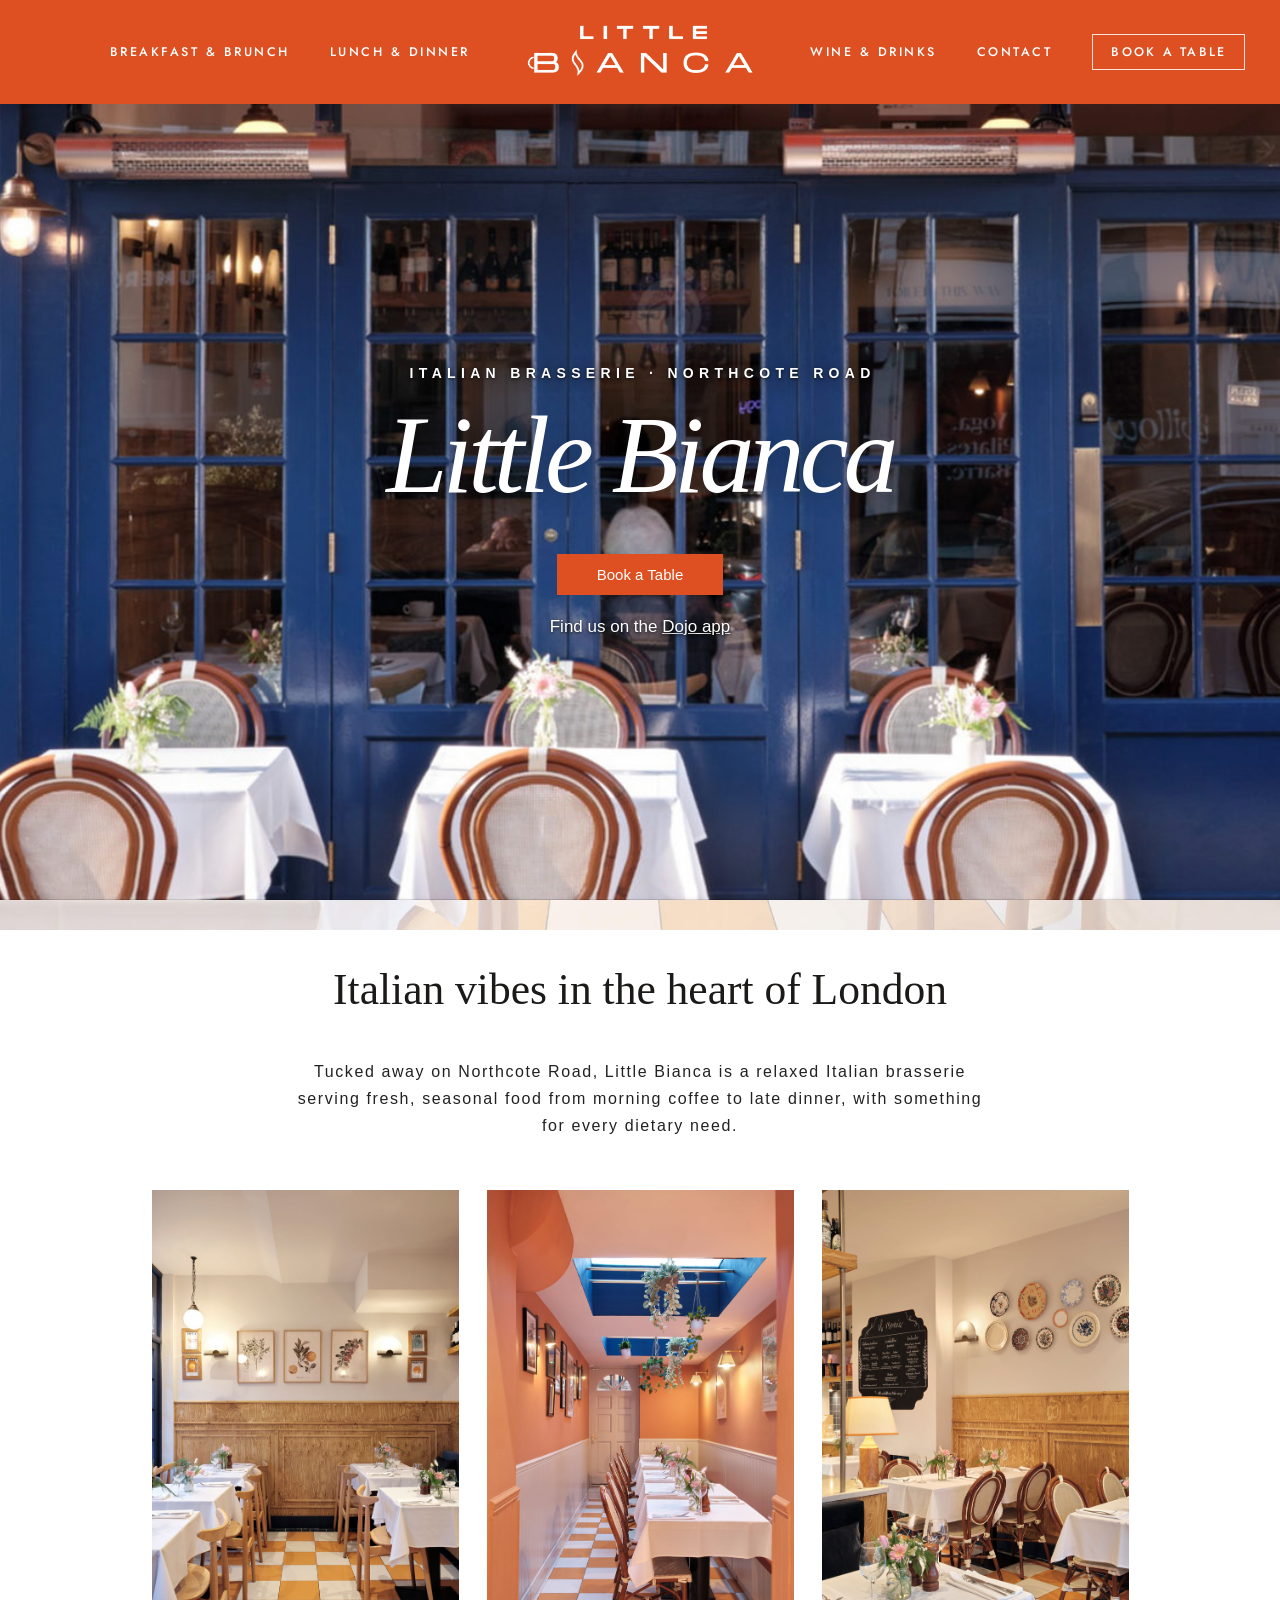
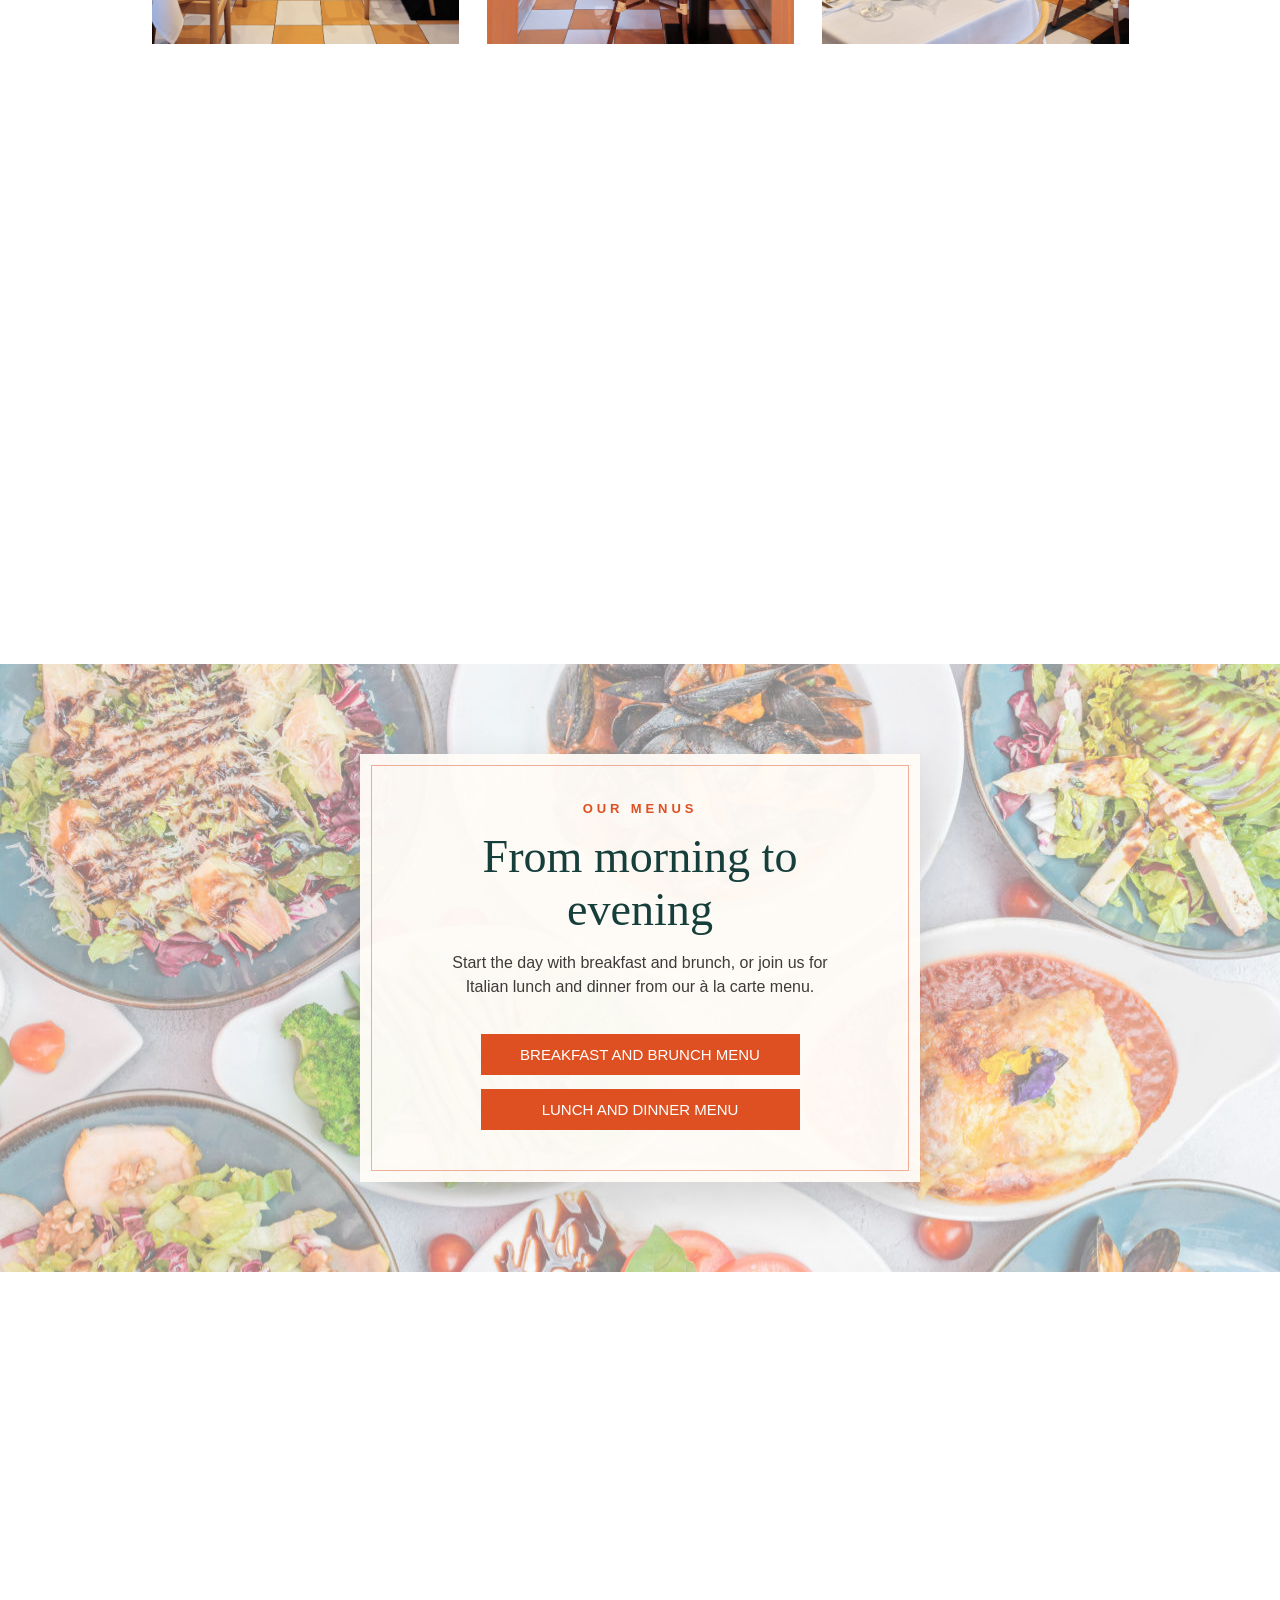
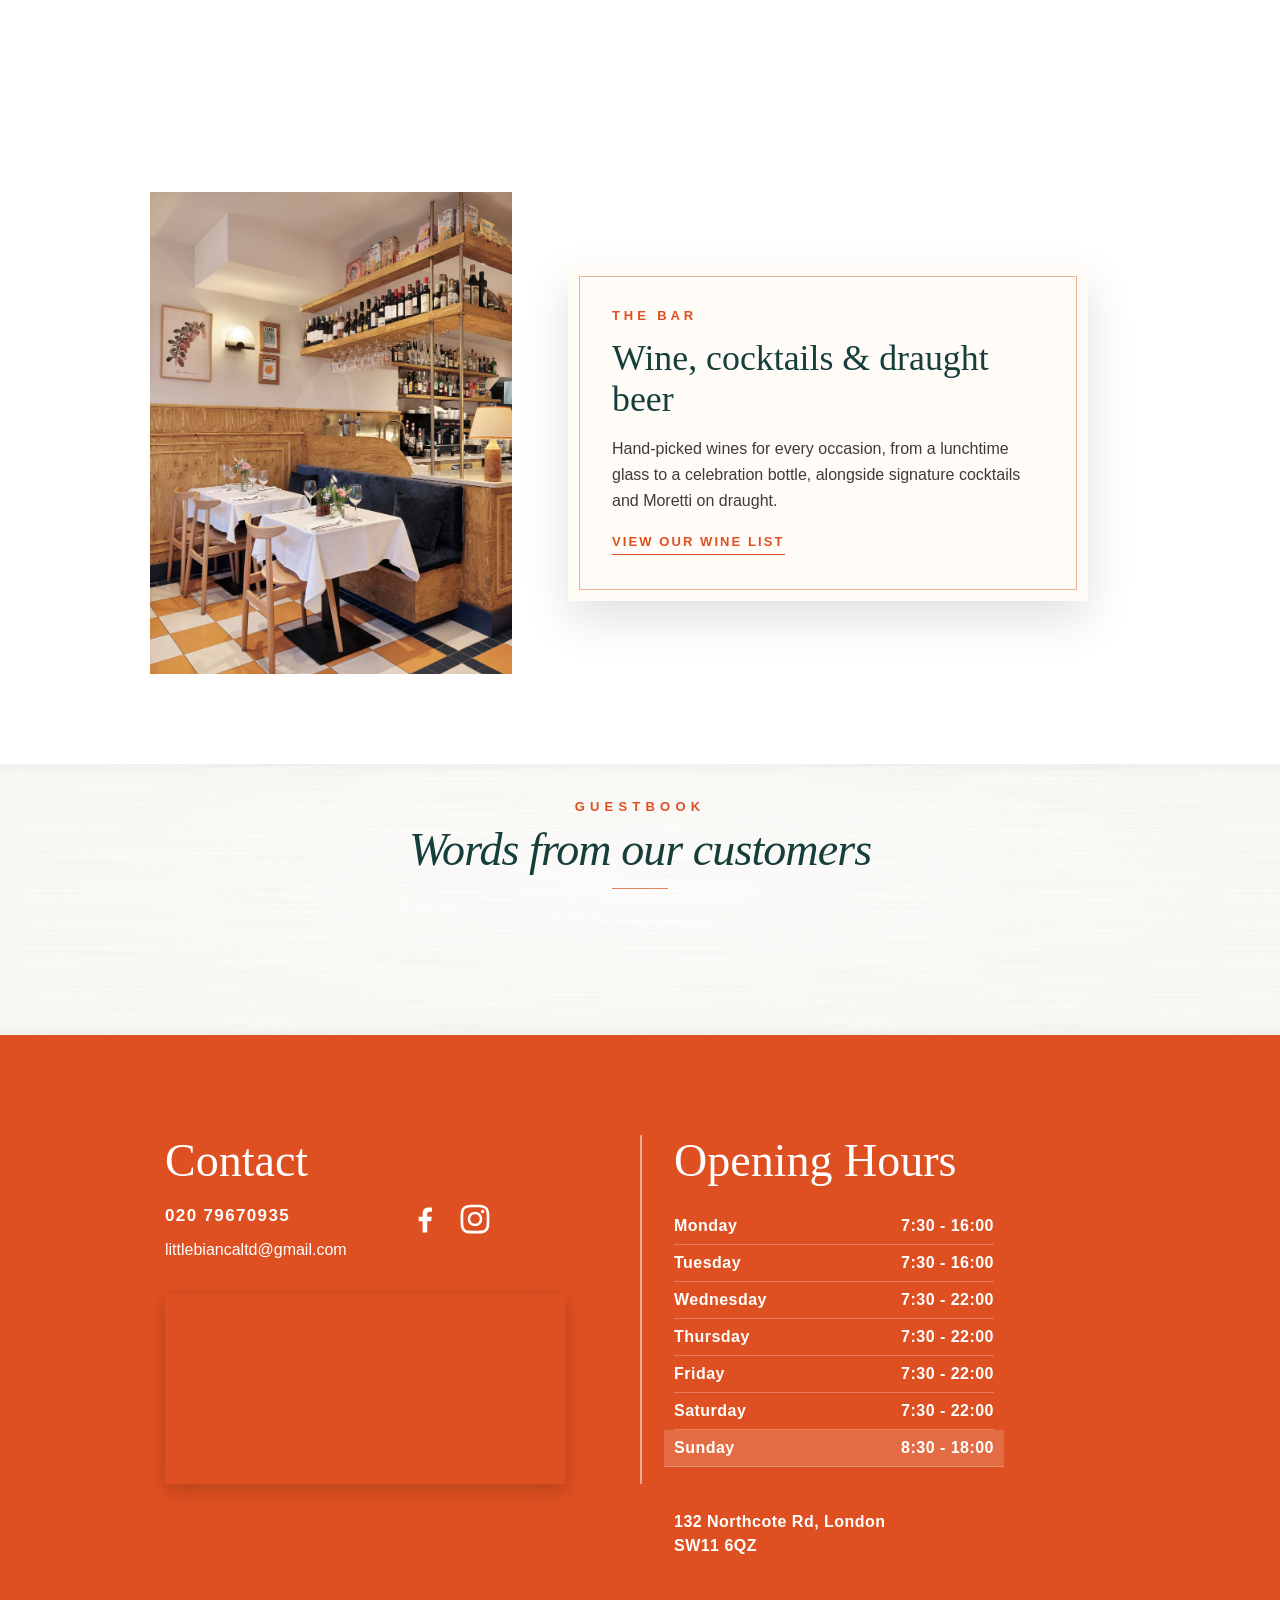
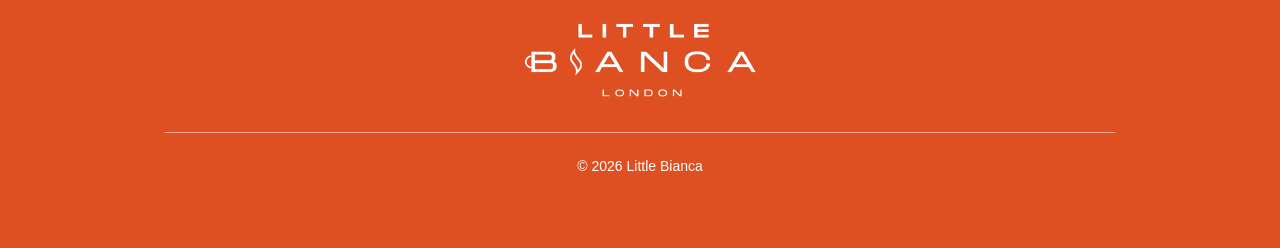
==== index.html @ c0edec10 "Add Wine & Drinks page with map and PDF download; move drinks off lunch menu Co-Authored-By: Claude " ====
<!doctype html>
<html lang="en-GB">
<head>
<meta charset="utf-8">
<meta name="viewport" content="width=device-width, initial-scale=1">
<title>Little Bianca | Italian Brasserie on Northcote Road, London SW11</title>
<meta name="description" content="Little Bianca is an independent Italian brasserie on Northcote Road, London SW11. Breakfast, brunch, lunch and dinner, plus coffee, wine and cocktails. Open 7 days.">
<meta property="og:type" content="restaurant">
<meta property="og:site_name" content="Little Bianca">
<meta property="og:title" content="Little Bianca | Italian Brasserie on Northcote Road, London SW11">
<meta property="og:description" content="Little Bianca is an independent Italian brasserie on Northcote Road, London SW11. Breakfast, brunch, lunch and dinner, plus coffee, wine and cocktails. Open 7 days.">
<meta name="theme-color" content="#de5021">
<link rel="icon" href="favicon.ico" sizes="16x16 32x32 48x48">
<link rel="icon" type="image/png" sizes="32x32" href="favicon-32.png">
<link rel="icon" type="image/png" sizes="48x48" href="favicon-48.png">
<link rel="apple-touch-icon" href="apple-touch-icon.png">
<link rel="preconnect" href="https://fonts.googleapis.com">
<link rel="preconnect" href="https://fonts.gstatic.com" crossorigin>
<link href="https://fonts.googleapis.com/css2?family=Cormorant+Garamond:ital,wght@0,300;1,400&family=Fira+Mono:wght@400;500&family=Jost:wght@400;500&display=swap" rel="stylesheet">
<link rel="stylesheet" href="styles.css">
</head>
<body>

<header class="site-header">
  <div class="bar">
    <a class="logo" href="index.html" aria-label="Little Bianca London, home"><img src="logo.png" alt="Little Bianca London" width="420" height="136"></a>
    <button class="menu-toggle" aria-expanded="false" aria-controls="nav" aria-label="Open menu"><span></span></button>
    <nav class="nav" id="nav" aria-label="Main">
        <a class="nav-home" href="index.html" aria-current="page">Home</a>
        <div class="nav-group nav-left">
          <a href="breakfast-and-brunch-menu.html">Breakfast &amp; Brunch</a>
          <a href="lunch-and-dinner-menu.html">Lunch &amp; Dinner</a>
        </div>
        <div class="nav-group nav-right">
          <a href="wine-and-drinks.html">Wine &amp; Drinks</a>
          <a class="nav-contact" href="#contact">Contact</a>
          <a class="nav-book" href="https://web.dojo.app/create_booking/vendor/RfG_MzTAGaZJqT2Bpwv100bahvATiVq4m2MwQ22cLEQ_restaurant" target="_blank" rel="noopener">Book a Table</a>
        </div>
    </nav>
  </div>
</header>

<main>
  <section class="hero bg bg-fixed">
    <div>
      <p class="hero-kicker">Italian Brasserie &middot; Northcote Road</p>
      <h1>Little Bianca</h1>
      <a class="btn" href="https://web.dojo.app/create_booking/vendor/RfG_MzTAGaZJqT2Bpwv100bahvATiVq4m2MwQ22cLEQ_restaurant" target="_blank" rel="noopener">Book a Table</a>
      <p class="dojo">Find us on the <a href="https://web.dojo.app/create_booking/vendor/RfG_MzTAGaZJqT2Bpwv100bahvATiVq4m2MwQ22cLEQ_restaurant" target="_blank" rel="noopener">Dojo app</a></p>
    </div>
  </section>

  <section class="about bg bg-fixed">
    <h2>Italian vibes in the heart of London</h2>
    <p>Tucked away on Northcote Road, Little Bianca is a relaxed Italian brasserie serving fresh, seasonal food from morning coffee to late dinner, with something for every dietary need.</p>
    <div class="rooms">
      <img src="img/room-1.jpg" alt="Dining room with wood panelling, botanical prints and white tablecloths" loading="lazy">
      <img src="img/room-2.jpg" alt="Long orange dining room with skylight and hanging plants" loading="lazy">
      <img src="img/room-3.jpg" alt="Dining room with vintage plates on the wall and a chalkboard menu" loading="lazy">
    </div>
  </section>

  <div class="strip bg bg-fixed" role="img" aria-label="Inside Little Bianca, looking out to Northcote Road"></div>

  <section class="restaurant bg">
    <div class="restaurant-card">
      <p class="eyebrow">Our Menus</p>
      <h2>From morning to evening</h2>
      <p class="sub">Start the day with breakfast and brunch, or join us for Italian lunch and dinner from our &agrave; la carte menu.</p>
      <div class="buttons">
        <a class="btn btn-wide" href="breakfast-and-brunch-menu.html">Breakfast and Brunch Menu</a>
        <a class="btn btn-wide" href="lunch-and-dinner-menu.html">Lunch and Dinner Menu</a>
      </div>
    </div>
  </section>

  <div class="strip strip-short bg bg-fixed" role="img" aria-label="Inside Little Bianca"></div>

  <section class="drinks bg bg-fixed">
    <div class="inner">
      <img src="img/bar.jpg" alt="The bar with shelves of wine and spirits beside a cosy banquette" loading="lazy">
      <div class="drinks-card">
        <p class="eyebrow">The Bar</p>
        <h2>Wine, cocktails &amp; draught beer</h2>
        <p>Hand-picked wines for every occasion, from a lunchtime glass to a celebration bottle, alongside signature cocktails and Moretti on draught.</p>
        <a class="text-link" href="wine-and-drinks.html">View our wine list</a>
      </div>
    </div>
  </section>

  <section class="reviews" aria-label="Guestbook">
    <div class="reviews-inner">
      <p class="eyebrow">Guestbook</p>
      <h2>Words from our customers</h2>
      <!-- Review Pixel -->
<script type="text/javascript">
!function(){var e,t=document;e=function(){if(window.EMRPixel)return console.info("EMR: Pixel already loaded");var e=t.createElement("script");e.defer=!0,e.src="https://cdn2.revw.me/js/pixel.js?t="+864e5*Math.ceil(new Date/864e5);var n=t.getElementsByTagName("script")[0];n.charset="utf-8",n.parentNode.insertBefore(e,n),e.onload=function(){EMRPixel.init("app.redrockrep.com.au",530)}},"interactive"===t.readyState||"complete"===t.readyState?e():t.addEventListener("DOMContentLoaded",e)}();
</script><emr-simple-carousel widget-id="917c2cc0-31c4-4634-b88d-f819b3634ae6"></emr-simple-carousel>
<!-- Review Pixel End -->
    </div>
  </section>
</main>

<footer class="site-footer" id="contact">
  <div class="inner">
    <div class="contact">
      <h2>Contact</h2>
      <div class="lines">
        <a class="phone" href="tel:+442079670935">020 79670935</a>
        <a class="email" href="mailto:littlebiancaltd@gmail.com">littlebiancaltd@gmail.com</a>
      </div>
      <div class="social">
          <a href="https://www.facebook.com/people/Little-Bianca-London/61583657639526/" target="_blank" rel="noopener" aria-label="Facebook"><svg viewBox="0 0 24 24" aria-hidden="true"><path d="M13.5 21v-7.5h2.6l.4-3h-3V8.6c0-.9.3-1.5 1.5-1.5h1.6V4.4c-.3 0-1.2-.1-2.3-.1-2.3 0-3.9 1.4-3.9 4V10.5H7.8v3h2.6V21z"/></svg></a>
          <a href="https://www.instagram.com/littlebiancalondon/" target="_blank" rel="noopener" aria-label="Instagram"><svg viewBox="0 0 24 24" aria-hidden="true"><path d="M12 4.2c2.5 0 2.8 0 3.8.1 2.6.1 3.8 1.3 3.9 3.9.1 1 .1 1.3.1 3.8s0 2.8-.1 3.8c-.1 2.6-1.3 3.8-3.9 3.9-1 .1-1.3.1-3.8.1s-2.8 0-3.8-.1c-2.6-.1-3.8-1.3-3.9-3.9-.1-1-.1-1.3-.1-3.8s0-2.8.1-3.8C4.4 5.6 5.6 4.4 8.2 4.3c1-.1 1.3-.1 3.8-.1zM12 2.5c-2.6 0-2.9 0-3.9.1-3.5.2-5.4 2.1-5.6 5.6-.1 1-.1 1.3-.1 3.9s0 2.9.1 3.9c.2 3.5 2.1 5.4 5.6 5.6 1 .1 1.3.1 3.9.1s2.9 0 3.9-.1c3.5-.2 5.4-2.1 5.6-5.6.1-1 .1-1.3.1-3.9s0-2.9-.1-3.9c-.2-3.5-2.1-5.4-5.6-5.6-1-.1-1.3-.1-3.9-.1zm0 4.6a4.9 4.9 0 1 0 0 9.8 4.9 4.9 0 0 0 0-9.8zm0 8.1a3.2 3.2 0 1 1 0-6.4 3.2 3.2 0 0 1 0 6.4zm5.1-9.4a1.1 1.1 0 1 0 0 2.3 1.1 1.1 0 0 0 0-2.3z"/></svg></a>
      </div>
      <iframe class="map" title="Map showing Little Bianca, 132 Northcote Rd, London SW11 6QZ" src="https://www.google.com/maps?q=Little+Bianca,+132+Northcote+Rd,+London+SW11+6QZ&amp;z=17&amp;output=embed" loading="lazy" referrerpolicy="no-referrer-when-downgrade"></iframe>
    </div>
    <div class="hours-block">
      <h2>Opening Hours</h2>
      <ul class="hours">
          <li data-day="1"><span>Monday</span> <span>7:30 - 16:00</span></li>
          <li data-day="2"><span>Tuesday</span> <span>7:30 - 16:00</span></li>
          <li data-day="3"><span>Wednesday</span> <span>7:30 - 22:00</span></li>
          <li data-day="4"><span>Thursday</span> <span>7:30 - 22:00</span></li>
          <li data-day="5"><span>Friday</span> <span>7:30 - 22:00</span></li>
          <li data-day="6"><span>Saturday</span> <span>7:30 - 22:00</span></li>
          <li data-day="0"><span>Sunday</span> <span>8:30 - 18:00</span></li>
      </ul>
    </div>
    <address class="address"><a href="https://www.google.com/maps/search/?api=1&amp;query=Little+Bianca+132+Northcote+Rd+London+SW11+6QZ" target="_blank" rel="noopener">132 Northcote Rd, London<br>SW11 6QZ</a></address>
  </div>
  <a class="footer-logo" href="index.html" aria-label="Little Bianca London, home"><img src="logo.png" alt="Little Bianca London" width="420" height="136" loading="lazy"></a>
  <p class="copyright">&copy; <span class="year">2026</span> Little Bianca</p>
</footer>

<script>
const toggle = document.querySelector('.menu-toggle');
const nav = document.getElementById('nav');
toggle.addEventListener('click', () => toggle.setAttribute('aria-expanded', nav.classList.toggle('open')));
nav.querySelectorAll('a').forEach(a => a.addEventListener('click', () => {
  nav.classList.remove('open');
  toggle.setAttribute('aria-expanded', 'false');
}));
const header = document.querySelector('.site-header');
const onScroll = () => {
  const y = window.scrollY;
  if (y > 60) header.classList.add('scrolled');
  else if (y < 10) header.classList.remove('scrolled');
};
window.addEventListener('scroll', onScroll, { passive: true });
onScroll();
try {
  const day = ['Sun', 'Mon', 'Tue', 'Wed', 'Thu', 'Fri', 'Sat'].indexOf(
    new Intl.DateTimeFormat('en-GB', { timeZone: 'Europe/London', weekday: 'short' }).format(new Date()));
  document.querySelector('.hours [data-day="' + day + '"]').classList.add('today');
} catch (e) {}
document.querySelector('.year').textContent = new Date().getFullYear();
</script>
</body>
</html>
---- styles.css ----
/* Little Bianca — matches the original Wix site's look */
:root {
  --orange: #de5021;
  --orange-dark: #c4441a;
  --orange-line: #efa890;
  --charcoal: #332e2d;
  --green: #163e3a;
  --grey: #605e5e;
  --ink: #222;
  --white: #fff;
  --serif: "Times New Roman", Times, "Liberation Serif", serif;
  --sans: Arial, "Helvetica Neue", Helvetica, sans-serif;
  --header-h: 104px;
}
* { box-sizing: border-box; }
html { scroll-behavior: smooth; }
body { margin: 0; background: var(--white); color: var(--ink); font: 16px/1.6 var(--sans); -webkit-font-smoothing: antialiased; }
img { display: block; max-width: 100%; height: auto; }
a { color: inherit; }
h1, h2, h3 { font-family: var(--serif); font-weight: 400; margin: 0; line-height: 1.15; }
:focus-visible { outline: 2px solid var(--charcoal); outline-offset: 3px; }

/* Header */
.site-header { position: sticky; top: 0; z-index: 50; background: var(--orange); color: var(--white); }
.site-header .bar { height: var(--header-h); display: grid; grid-template-columns: 1fr auto 1fr; align-items: center; column-gap: 56px; padding: 0 32px; }
.logo { grid-column: 2; grid-row: 1; display: block; line-height: 0; height: 56px; overflow: hidden; } /* crops "LONDON" off the logo on desktop */
.logo img { display: block; height: 74px; width: auto; }
/* Desktop: two link groups either side of a centred logo */
.nav { display: contents; }
.nav-home { display: none; }
.nav-group { grid-row: 1; display: flex; align-items: center; gap: 0 40px; }
.nav-left { grid-column: 1; justify-self: end; }
.nav-right { grid-column: 3; justify-self: start; }
.nav a { position: relative; font: 500 12.5px/1 Jost, var(--sans); letter-spacing: .2em; text-transform: uppercase; text-decoration: none; color: var(--white); padding: 6px 0; white-space: nowrap; transition: color .2s, background .2s; }
.nav a::after { content: ""; position: absolute; left: 0; right: 0; bottom: 0; height: 1px; background: currentColor; transform: scaleX(0); transition: transform .25s ease; }
.nav a:hover::after, .nav a[aria-current="page"]::after { transform: scaleX(1); }
.nav a.nav-book { border: 1px solid rgba(255,255,255,.85); padding: 11px 18px 10px; letter-spacing: .18em; }
.nav a.nav-book::after { display: none; }
.nav a.nav-book:hover { background: var(--white); color: var(--orange); }
.menu-toggle { display: none; }

/* Buttons */
.btn { display: inline-block; background: var(--orange); color: var(--white); font: 15px/1 var(--sans); text-decoration: none; text-align: center; padding: 13px 24px; min-width: 166px; transition: background .2s; }
.btn:hover { background: var(--orange-dark); }
.btn-wide { min-width: 319px; text-transform: uppercase; }

/* Backgrounds: fixed (parallax) on desktop, normal scrolling on touch screens */
.bg { background-size: cover; background-position: center; background-repeat: no-repeat; }
@media (hover: hover) and (min-width: 1025px) { .bg-fixed { background-attachment: fixed; } }
/* Phones and tablets ignore fixed backgrounds, so pin a copy of the image behind a clipped window instead */
@media not all and (hover: hover) and (min-width: 1025px) {
  .bg-fixed { position: relative; clip-path: inset(0); background-image: none; }
  .bg-fixed::before { content: ""; position: fixed; top: 0; left: 0; width: 100%; height: 100vh; height: 100lvh; z-index: -1; background-image: var(--bg); background-size: cover; background-position: inherit; background-repeat: no-repeat; pointer-events: none; }
}

/* Hero */
.hero { min-height: calc(100vh - var(--header-h)); min-height: calc(100svh - var(--header-h)); display: grid; place-items: center; text-align: center; color: var(--white); --bg: url(img/hero-shopfront.jpg); background-image: var(--bg); background-position: 50% 70%; padding: 60px 16px; }
.hero h1 { font: italic 400 clamp(64px, 8.6vw, 118px)/1 var(--serif); letter-spacing: -0.045em; text-shadow: 0 2px 24px rgba(0,0,0,.25); margin-bottom: 44px; }
.hero-kicker { margin: 0 0 18px; font: 700 14px/1.3 var(--sans); letter-spacing: .38em; margin-right: -.38em; text-transform: uppercase; text-shadow: 0 1px 3px rgba(0,0,0,.7), 0 1px 14px rgba(0,0,0,.5); }
.hero .dojo { margin: 18px 0 0; font-size: 17px; text-shadow: 0 1px 3px rgba(0,0,0,.7), 0 1px 12px rgba(0,0,0,.5); }

/* About */
.about { --bg: url(img/bg-dining-faded.jpg); background-image: var(--bg); padding: 64px 16px 40px; text-align: center; }
.about h2 { font-size: clamp(32px, 3.4vw, 46px); color: #1c1a19; margin-bottom: 44px; text-wrap: balance; }
.about p { max-width: 690px; margin: 0 auto; letter-spacing: .1em; line-height: 1.7; }
.rooms { display: grid; grid-template-columns: repeat(3, 307px); gap: 0 28px; justify-content: center; margin: 50px auto 0; }
.rooms img { width: 100%; aspect-ratio: 307 / 454; object-fit: cover; }

/* Full-width photo strips */
.strip { --bg: url(img/interior-window.jpg); background-image: var(--bg); height: 580px; }
.strip-short { height: 430px; }

/* Guestbook: textured cream paper */
.reviews { position: relative; padding: 36px 16px 32px; text-align: center; background-color: #fcfbf8; background-image: url("data:image/svg+xml,%3Csvg xmlns='http://www.w3.org/2000/svg' width='600' height='600'%3E%3Cfilter id='f'%3E%3CfeTurbulence type='fractalNoise' baseFrequency='.006 .55' numOctaves='4' seed='7' stitchTiles='stitch'/%3E%3CfeColorMatrix values='0 0 0 0 .42 0 0 0 0 .38 0 0 0 0 .33 0 0 0 .1 -.03'/%3E%3C/filter%3E%3Cfilter id='g'%3E%3CfeTurbulence type='fractalNoise' baseFrequency='.85' numOctaves='2' seed='3' stitchTiles='stitch'/%3E%3CfeColorMatrix values='0 0 0 0 .4 0 0 0 0 .36 0 0 0 0 .3 0 0 0 .045 0'/%3E%3C/filter%3E%3Crect width='100%25' height='100%25' filter='url(%23f)'/%3E%3Crect width='100%25' height='100%25' filter='url(%23g)'/%3E%3C/svg%3E"), radial-gradient(ellipse at 50% 45%, rgba(255,255,255,.85), rgba(255,255,255,0) 70%); box-shadow: inset 0 12px 20px -18px rgba(0,0,0,.12), inset 0 -12px 20px -18px rgba(0,0,0,.12); }
.reviews-inner { position: relative; width: 100%; max-width: 1100px; margin: 0 auto; }
.reviews .eyebrow { margin: 0 0 12px; font: 700 13px/1 var(--sans); letter-spacing: .4em; text-transform: uppercase; color: var(--orange); }
.reviews h2 { font: italic 400 clamp(32px, 3.6vw, 46px)/1.1 var(--serif); letter-spacing: -0.02em; color: var(--green); }
.reviews h2::after { content: ""; display: block; width: 56px; height: 1px; margin: 12px auto 14px; background: var(--orange); opacity: .7; }
.reviews emr-simple-carousel { display: block; min-height: 100px; text-align: left; } /* the section is centred; review cards should not inherit that */

/* Wine & bar */
.drinks { --bg: url(img/bg-plates.jpg); background-image: var(--bg); padding: 90px 16px; }
.drinks .inner { max-width: 980px; margin: 0 auto; display: grid; grid-template-columns: 362px 1fr; gap: 56px; align-items: center; }
.drinks img { width: 100%; aspect-ratio: 362 / 482; object-fit: cover; }
.drinks-card { max-width: 520px; padding: 44px 44px 46px; background: rgba(255,252,248,.95); outline: 1px solid rgba(222,80,33,.45); outline-offset: -12px; box-shadow: 0 18px 44px rgba(0,0,0,.12); }
.drinks-card .eyebrow, .restaurant .eyebrow { font: 700 13px/1 var(--sans); letter-spacing: .3em; text-transform: uppercase; color: var(--orange); margin: 0 0 16px; }
.drinks-card h2 { font-size: clamp(30px, 2.8vw, 38px); color: var(--green); margin-bottom: 16px; }
.drinks-card p { margin: 0; font-size: 16px; line-height: 1.6; color: #3d3a39; }
.text-link { display: inline-block; margin-top: 22px; font: 700 13px/1 var(--sans); letter-spacing: .16em; text-transform: uppercase; color: var(--orange); text-decoration: none; padding-bottom: 6px; border-bottom: 1px solid currentColor; }
.text-link:hover { color: var(--orange-dark); }

/* Restaurant */
.restaurant { --bg: url(img/bg-dishes.jpg); background-image: var(--bg); background-position: center 30%; padding: 90px 16px; text-align: center; color: var(--green); }
.restaurant-card { max-width: 560px; margin: 0 auto; padding: 48px 44px 52px; background: rgba(255,252,248,.95); outline: 1px solid rgba(222,80,33,.45); outline-offset: -12px; box-shadow: 0 18px 44px rgba(0,0,0,.14); }
.restaurant h2 { font-size: clamp(36px, 3.6vw, 48px); }
.restaurant .sub { font: 400 16px/1.55 var(--sans); max-width: 400px; margin: 14px auto 0; color: #3d3a39; }
.restaurant .buttons { display: grid; justify-items: center; gap: 14px; margin-top: 34px; }

/* Menu pages */
.menu-page { --bg: url(img/hero-shopfront.jpg); background-image: var(--bg); padding: 58px 16px; }

/* Breakfast & brunch menu, laid out like the printed menu */
.bm { --b-orange: #e8772e; max-width: 760px; margin: 0 auto 24px; background: var(--white); color: #2b2b2b; font-family: "Fira Mono", Menlo, monospace; padding: 26px; box-shadow: 0 10px 30px rgba(0,0,0,.25); }
.bm-top { display: grid; grid-template-columns: 1fr 1fr; align-items: center; border: 1px solid var(--b-orange); border-bottom: 0; padding: 18px 20px; }
.menu-logo { display: block; height: auto; }
.bm-top .menu-logo { width: 190px; justify-self: center; }
.bm-top h2 { font: 400 14px/1.2 "Fira Mono", monospace; letter-spacing: .14em; text-transform: uppercase; color: var(--b-orange); text-align: center; }
.bm-grid { display: grid; grid-template-columns: 1fr 1fr; border: 1px solid var(--b-orange); }
.bm-cell { padding: 18px 18px 8px; }
.bm-grid .bm-cell:nth-child(odd) { border-right: 1px solid var(--b-orange); }
.bm-grid .bm-cell:nth-child(n+3) { border-top: 1px solid var(--b-orange); }
.bm-top + .bm-grid .bm-cell:nth-child(n+3) { border-top: 0; }
.bm h3 { font: 500 15px/1.25 "Fira Mono", monospace; letter-spacing: .12em; text-transform: uppercase; color: var(--b-orange); text-align: center; margin: 4px 0 16px; }
.bm .m-list li { margin-bottom: 12px; column-gap: 14px; }
.bm .m-list b { font: 500 13px/1.35 "Fira Mono", monospace; letter-spacing: .08em; }
.bm .m-list li > span { font: 400 13px/1.4 "Fira Mono", monospace; letter-spacing: 0; align-self: end; grid-row: 2; grid-column: 2; }
.bm .m-list li:not(:has(small)) > span { grid-row: 1; align-self: start; }
.bm .m-list small { grid-column: 1; font-size: 12.5px; line-height: 1.45; color: #333; }
.bm .m-list em { font-style: italic; }
.bm .tag { color: var(--b-orange); font-weight: 500; }
.bm .alt { color: var(--b-orange); font-style: italic; }
.bm-sides { display: grid; grid-template-columns: 130px 1fr; align-items: center; border: 1px solid var(--b-orange); border-top: 0; padding: 16px 20px; }
.bm-sides h3 { margin: 0; font-size: 17px; }
.bm-sides p { margin: 0; font-size: 12.5px; line-height: 1.6; }
.bm-note { font-size: 11px; font-style: italic; line-height: 1.5; color: #333; margin: 10px 0 0; }
.bm-note.center { text-align: center; }

/* Shared menu list base (used by the brunch menu) */
.m-list { list-style: none; margin: 0 0 12px; padding: 0; }
.m-list li { display: grid; grid-template-columns: 1fr auto; column-gap: 10px; margin-bottom: 9px; }
.m-list b { font-weight: 500; font-size: 12.5px; letter-spacing: .06em; text-transform: uppercase; line-height: 1.35; }
.m-list li > span { font-weight: 500; font-size: 12.5px; letter-spacing: .04em; white-space: nowrap; text-align: right; }
.m-list small { grid-column: 1 / -1; font-size: 12px; line-height: 1.45; color: #444; }
.m-list .alt { color: #d85a22; font-style: italic; }
.tag { font-style: normal; font-weight: 400; color: #d85a22; letter-spacing: 0; }

/* Lunch & dinner menu */
.lm { --lm-orange: #d85a22; --lm-navy: #33415f; position: relative; max-width: 1000px; margin: 0 auto 28px; padding: 56px 64px 48px; background: var(--white); color: #222; font-family: Jost, var(--sans); box-shadow: 0 10px 30px rgba(0,0,0,.25); }
.lm-top { text-align: center; margin-bottom: 34px; }
.lm-top .menu-logo { width: 210px; margin: 0 auto 18px; }
.lm-kicker { margin: 0 0 6px; font: 500 12px/1 Jost, var(--sans); letter-spacing: .4em; text-transform: uppercase; color: var(--lm-orange); }
.lm-top h2 { font: 300 clamp(38px, 4.4vw, 54px)/1.05 "Cormorant Garamond", Georgia, serif; letter-spacing: .06em; text-transform: uppercase; color: var(--lm-navy); }
.lm-key { margin: 12px 0 0; font-size: 14px; color: #555; }
.lm-gf { position: absolute; top: 38px; right: 46px; width: 112px; height: 112px; margin: 0; border-radius: 50%; background: var(--lm-navy); color: var(--white); display: grid; place-content: center; padding: 14px; text-align: center; font-size: 11px; line-height: 1.3; transform: rotate(-8deg); }
.lm-gf b { display: block; font-weight: 500; font-size: 12px; letter-spacing: .08em; text-transform: uppercase; margin-bottom: 3px; }
.lm-sec { margin-top: 34px; }
.lm-sec:first-of-type { margin-top: 0; }
.lm h3 { display: flex; align-items: center; justify-content: center; gap: 14px; margin: 0 0 22px; font: 500 16px/1 Jost, var(--sans); letter-spacing: .24em; text-transform: uppercase; color: var(--lm-orange); }
.lm h3::before, .lm h3::after { content: ""; flex: 1; height: 1px; background: currentColor; opacity: .45; }
.lm-each { font: italic 400 19px/1 "Cormorant Garamond", Georgia, serif; letter-spacing: 0; text-transform: none; color: var(--lm-navy); }
.lm-list { list-style: none; margin: 0; padding: 0; columns: 2; column-gap: 56px; }
.lm-list.one { columns: 1; }
.lm-list li { break-inside: avoid; padding-bottom: 16px; }
.lm-row { display: flex; align-items: baseline; margin: 0; }
.lm-row b { font-weight: 500; font-size: 14px; letter-spacing: .06em; text-transform: uppercase; line-height: 1.35; }
.lm-dots { flex: 1; min-width: 14px; margin: 0 8px; border-bottom: 1px dotted rgba(0,0,0,.3); transform: translateY(-4px); }
.lm-price { font-weight: 500; font-size: 14px; letter-spacing: .03em; white-space: nowrap; }
.lm-list small { display: block; margin-top: 4px; font-size: 14px; line-height: 1.5; color: #555; }
.lm .alt { color: var(--lm-orange); font-style: italic; }
.lm .tag { font-size: .85em; }
.lm-list .note { font-weight: 400; text-transform: none; letter-spacing: 0; font-size: 13px; color: inherit; opacity: .85; }
.lm-list .size { font: italic 400 13px/1 var(--sans); text-transform: none; letter-spacing: 0; margin-left: 6px; opacity: .8; }
.lm-extras { display: grid; grid-template-columns: .8fr 1.1fr 1.1fr; gap: 20px; margin-top: 30px; }
.lm-box .lm-row b { font-size: 13px; letter-spacing: .04em; }
.lm-box .lm-price { font-size: 13px; }
.lm-box .note { display: block; margin-top: 2px; }
.lm-box { padding: 26px 24px 12px; border: 1px solid rgba(216,90,34,.5); }
.lm-box h3 { font-size: 14px; letter-spacing: .2em; margin-bottom: 18px; }
.lm-box h3::before, .lm-box h3::after { display: none; }
.lm-box h3 { justify-content: space-between; }
.lm-box.navy { background: var(--lm-navy); border-color: var(--lm-navy); color: var(--white); }
.lm-box.orange { background: var(--lm-orange); border-color: var(--lm-orange); color: var(--white); }
.lm-box.navy h3 { color: #f39a6b; }
.lm-box.orange h3 { color: var(--white); }
.lm-box .lm-list li { padding-bottom: 12px; }
.lm-box.navy .lm-dots, .lm-box.orange .lm-dots { border-color: rgba(255,255,255,.45); }
.lm-list.plain li { padding-bottom: 10px; }
.lm-small { margin: 30px 0 0; font-size: 13px; line-height: 1.55; color: #666; text-align: center; }
.lm-drinks { background: var(--lm-navy); color: var(--white); }
.lm-drinks h3 { color: #f39a6b; }
.lm-drinks .lm-dots { border-color: rgba(255,255,255,.35); }
.lm-drinks .lm-list small { color: #d3d9e6; }
.lm-pair { display: grid; grid-template-columns: 1fr 1fr; gap: 0 56px; margin-top: 34px; }
.lm-pair .lm-sec { margin-top: 0; }
.lm-pair > div > .lm-sec + .lm-sec { margin-top: 30px; }
.lm-wprice { margin: 6px 0 0; font-weight: 500; font-size: 13px; letter-spacing: .06em; color: var(--lm-navy); }
.lm-wprice i { font-weight: 400; }
.lm-wine .lm-pair { margin-top: 0; }
.menu-actions { display: flex; justify-content: center; flex-wrap: wrap; gap: 16px; margin-top: 26px; }
.btn-line { background: var(--white); color: var(--orange); box-shadow: inset 0 0 0 1px var(--orange); }
.btn-line:hover { background: var(--orange); color: var(--white); }

/* Wine & drinks page */
.wl .lm-top h2, .wl h3 { text-wrap: balance; }
.wl-tag { margin: 12px 0 0; font: italic 400 20px/1.3 "Cormorant Garamond", Georgia, serif; color: #555; }
.wl-jump { display: flex; flex-wrap: wrap; justify-content: center; gap: 8px; margin: 0 auto 40px; }
.wl-jump a { padding: 8px 12px; border: 1px solid rgba(216,90,34,.45); font: 500 12px/1 Jost, var(--sans); letter-spacing: .14em; text-transform: uppercase; color: var(--lm-navy); text-decoration: none; transition: background .2s, color .2s; }
.wl-jump a:hover { background: var(--lm-orange); border-color: var(--lm-orange); color: var(--white); }
.wl-sec { scroll-margin-top: calc(var(--header-h) + 20px); }
.wl-table-wrap { overflow-x: auto; }
.wl-table { width: 100%; border-collapse: collapse; font-size: 14px; }
.wl-table th, .wl-table td { padding: 11px 10px; border-bottom: 1px solid rgba(0,0,0,.1); text-align: right; white-space: nowrap; }
.wl-table th[scope="row"], .wl-table thead th:first-child { text-align: left; white-space: normal; font-weight: 500; letter-spacing: .04em; }
.wl-table thead th { font-size: 11px; letter-spacing: .2em; text-transform: uppercase; color: var(--lm-orange); font-weight: 500; border-bottom-color: rgba(216,90,34,.5); }
.wl-table td { font-weight: 500; width: 76px; }
.wl-note, .wl-intro { margin: 16px 0 0; font-size: 14px; line-height: 1.55; color: #555; text-align: center; }
.wl-dot { font-style: normal; color: var(--lm-orange); font-size: .7em; margin-right: 7px; vertical-align: .15em; }
.wl-map { margin-top: 44px; }
.wl-map-grid { display: grid; grid-template-columns: minmax(0, 1fr) minmax(0, 1fr); gap: 40px; align-items: center; max-width: 820px; margin: 0 auto; }
.wl-map-grid img { width: 100%; height: auto; }
.wl-regions { margin: 0; padding: 0 0 0 26px; font-size: 14px; line-height: 1.45; color: #555; }
.wl-regions li { padding: 5px 0 5px 4px; border-bottom: 1px dashed rgba(0,0,0,.12); }
.wl-regions li::marker { font-weight: 500; color: var(--lm-navy); }
.wl-regions b { font-weight: 500; color: #222; margin-right: 6px; }
.wl-region { display: flex; align-items: center; gap: 12px; margin: 26px 0 16px; font: 500 12px/1 Jost, var(--sans); letter-spacing: .22em; text-transform: uppercase; color: var(--lm-navy); }
.wl-region::after { content: ""; flex: 1; height: 1px; background: currentColor; opacity: .25; }
.wl-sec h3 + .wl-region { margin-top: 0; }
.wl .wl-sec + .wl-sec, .wl .lm-pair { margin-top: 46px; }
.wl .lm-pair > .wl-sec { margin-top: 0; }
.lm-drinks .wl-region { color: #f39a6b; }
.lm-drinks .wl-dot { color: #f39a6b; }
.shopfront-strip { --bg: url(img/hero-shopfront.jpg); background-image: var(--bg); height: 180px; background-position: 50% 70%; }

/* Footer */
.site-footer { background: var(--orange); color: var(--white); padding: 100px 16px 70px; }
.site-footer .inner { max-width: 950px; margin: 0 auto; display: grid; grid-template-columns: 1fr 1fr; }
.contact { display: grid; grid-template-columns: auto 1fr; align-content: start; gap: 0 60px; padding-right: 30px; }
.contact h2 { font-size: 46px; grid-column: 1; margin-bottom: 14px; }
.contact .lines { grid-column: 1; }
.contact .lines a { display: block; text-decoration: none; }
.contact .phone { font-size: 17px; font-weight: 700; letter-spacing: .08em; margin-bottom: 8px; }
.contact .email { font-size: 16px; }
.contact a:hover { text-decoration: underline; }
.social { grid-column: 2; grid-row: 1 / span 2; display: flex; gap: 14px; align-self: center; margin-top: 40px; }
.social a { display: block; width: 36px; height: 36px; }
.social svg { width: 100%; height: 100%; fill: var(--white); transition: opacity .2s; }
.social a:hover svg { opacity: .75; }
.contact .map { grid-column: 1 / -1; width: 100%; max-width: 400px; height: 190px; margin-top: 32px; border: 0; display: block; box-shadow: 0 6px 18px rgba(0,0,0,.18); }
.hours-block { border-left: 2px solid var(--orange-line); padding: 0 0 0 32px; }
.hours-block h2 { font-size: 46px; margin-bottom: 20px; }
.hours { list-style: none; margin: 0; padding: 0; max-width: 320px; font-size: 16px; font-weight: 700; letter-spacing: .03em; line-height: 1.5; }
.hours li { display: flex; justify-content: space-between; gap: 16px; padding: 6px 0; border-bottom: 1px solid rgba(255,255,255,.25); }
.hours li span:last-child { font-variant-numeric: tabular-nums; }
.hours .today { background: rgba(255,255,255,.16); margin: 0 -10px; padding: 6px 10px; }
.address { font-weight: 700; letter-spacing: .03em; line-height: 1.5; grid-column: 2; margin: 26px 0 0; padding-left: 34px; font-style: normal; }
.address a { text-decoration: none; }
.address a:hover { text-decoration: underline; }
.footer-logo { display: block; width: max-content; margin: 64px auto 0; line-height: 0; }
.footer-logo img { display: block; height: 76px; width: auto; }
.copyright { max-width: 950px; margin: 34px auto 0; padding-top: 22px; border-top: 1px solid var(--orange-line); font-size: 14px; text-align: center; }

/* Tablet */
@media (max-width: 1024px) {
  .site-header .bar { column-gap: 26px; padding: 0 18px; }
  .nav-group { gap: 0 20px; }
  .nav a { font-size: 11px; letter-spacing: .12em; }
  .nav a.nav-book { padding: 10px 12px 9px; letter-spacing: .12em; }
  .logo { height: 44px; } .logo img { height: 58px; }
  .rooms { grid-template-columns: repeat(3, 1fr); gap: 0 16px; max-width: 760px; }
  .strip { height: 420px; }
  .strip-short { height: 320px; }
  .shopfront-strip { height: 150px; }
}

/* Narrow laptops and tablets: tighter link spacing so the logo stays centred */
@media (min-width: 1025px) and (max-width: 1200px) {
  .site-header .bar { column-gap: 28px; padding: 0 16px; }
  .nav-group { gap: 0 22px; }
  .nav a { font-size: 12px; letter-spacing: .14em; }
}
@media (min-width: 761px) and (max-width: 880px) {
  .site-header .bar { column-gap: 18px; padding: 0 12px; }
  .nav-group { gap: 0 14px; }
  .nav a { font-size: 10.5px; letter-spacing: .08em; }
  .nav a.nav-book { padding: 9px 10px 8px; letter-spacing: .08em; }
}

/* Desktop & tablet: header and logo shrink once you scroll down */
@media (min-width: 761px) {
  .site-header .bar, .logo, .logo img { transition: height .3s ease; }
  .site-header.scrolled .bar { height: 74px; }
  .site-header.scrolled .logo { height: 40px; }
  .site-header.scrolled .logo img { height: 53px; }
}
@media (min-width: 761px) and (max-width: 1024px) {
  .site-header.scrolled .bar { height: 66px; }
  .site-header.scrolled .logo { height: 34px; }
  .site-header.scrolled .logo img { height: 45px; }
}

/* Mobile */
@media (max-width: 760px) {
  :root { --header-h: 66px; }
  .site-header .bar { display: flex; flex-direction: row; justify-content: space-between; padding: 0 16px; }
  .nav-group { display: contents; }
  .nav a.nav-home { display: block; }
  .nav a::after { display: none; }
  .logo { height: auto; overflow: visible; }
  .logo img { height: 42px; }
  .menu-toggle { display: grid; place-items: center; width: 44px; height: 44px; margin-right: -10px; background: none; border: 0; padding: 0; cursor: pointer; -webkit-tap-highlight-color: transparent; }
  .menu-toggle span, .menu-toggle span::before, .menu-toggle span::after { display: block; width: 26px; height: 1.5px; background: var(--white); border-radius: 1px; position: relative; transition: transform .3s ease, background .2s, width .3s ease; }
  .menu-toggle span::before, .menu-toggle span::after { content: ""; position: absolute; right: 0; }
  .menu-toggle span::before { top: -8px; }
  .menu-toggle span::after { top: 8px; width: 18px; }
  .menu-toggle[aria-expanded="true"] span { background: transparent; }
  .menu-toggle[aria-expanded="true"] span::before { transform: translateY(8px) rotate(45deg); }
  .menu-toggle[aria-expanded="true"] span::after { width: 26px; transform: translateY(-8px) rotate(-45deg); }
  .nav { display: flex; position: absolute; top: var(--header-h); left: 0; right: 0; background: var(--orange); flex-direction: column; align-items: center; gap: 0; padding: 6px 28px 30px; border-top: 1px solid rgba(255,255,255,.2); box-shadow: 0 14px 24px rgba(0,0,0,.18); visibility: hidden; opacity: 0; transform: translateY(-8px); transition: opacity .25s ease, transform .25s ease, visibility 0s .25s; }
  .nav.open { visibility: visible; opacity: 1; transform: none; transition: opacity .25s ease, transform .25s ease; }
  .nav a { width: 100%; text-align: center; font-size: 14px; letter-spacing: .2em; padding: 17px 0; border-bottom: 1px solid rgba(255,255,255,.2); }
  .nav a:hover, .nav a[aria-current="page"] { color: var(--charcoal); }
  .nav a.nav-contact { border-bottom: 0; }
  .nav a[href="index.html"][aria-current="page"] { display: none; }
  .nav a.nav-book { width: auto; margin-top: 14px; padding: 14px 30px; border: 1px solid var(--white); letter-spacing: .2em; }
  .nav a.nav-book:hover { background: var(--white); color: var(--orange); }

  .hero { min-height: calc(100svh - var(--header-h)); background-position: 46% 100%; }
  .hero.bg-fixed { clip-path: none; background-image: var(--bg); }
  .hero.bg-fixed::before { display: none; }
  .hero h1 { font-size: clamp(60px, 18vw, 84px); margin-bottom: 34px; }
  .hero-kicker { font-size: 11px; letter-spacing: .26em; margin: 0 -.26em 14px 0; }

  .about { padding: 48px 16px 40px; }
  .about h2 { margin-bottom: 28px; }
  .about p { letter-spacing: .06em; font-size: 15px; }
  .rooms { grid-template-columns: 1fr; gap: 16px; max-width: 340px; margin-top: 36px; }
  .rooms img { aspect-ratio: 4 / 5; }

  .strip { height: 62svh; }
  .strip-short { height: 46svh; }

  .drinks { padding: 48px 16px; }
  .drinks .inner { grid-template-columns: 1fr; gap: 24px; max-width: 420px; }
  .drinks img { aspect-ratio: 4 / 5; }
  .drinks-card { padding: 36px 24px 38px; }

  .restaurant { padding: 56px 16px; }
  .restaurant-card { padding: 38px 24px 40px; }
  .drinks-card .eyebrow, .restaurant .eyebrow { font-size: 12px; letter-spacing: .25em; }
  .restaurant .buttons { gap: 12px; margin-top: 28px; }
  .btn-wide { min-width: 0; width: 100%; max-width: 340px; }

  .menu-page { padding: 24px 12px 36px; }
  .bm { padding: 14px; margin-bottom: 16px; }
  .bm-top { grid-template-columns: 1fr; gap: 12px; }
  .bm-grid { grid-template-columns: 1fr; }
  .bm-grid .bm-cell:nth-child(odd) { border-right: 0; }
  .bm-grid .bm-cell + .bm-cell { border-top: 1px solid var(--b-orange); }
  .bm-cell { padding: 16px 14px 6px; }
  .bm .m-list b { font-size: 13px; }
  .bm .m-list small { font-size: 12.5px; }
  .bm-sides { grid-template-columns: 1fr; gap: 8px; text-align: center; }
  .bm-sides p { font-size: 12.5px; }
  .bm-note { font-size: 11px; }
  .lm { padding: 34px 18px 26px; margin-bottom: 18px; }
  .lm-top { margin-bottom: 22px; }
  .lm-gf { position: static; width: auto; height: auto; margin: 0 auto 28px; padding: 10px 16px; border-radius: 999px; transform: none; display: block; max-width: 300px; font-size: 12px; }
  .lm-gf b { display: inline; margin: 0 6px 0 0; }
  .lm-list { columns: 1; }
  .lm-extras, .lm-pair { grid-template-columns: 1fr; gap: 16px; }
  .lm-pair { gap: 30px; }
  .lm-row b, .lm-price { font-size: 14px; }
  .lm-list small { font-size: 14px; }
  .lm h3 { font-size: 15px; letter-spacing: .2em; }
  .wl-tag { font-size: 18px; }
  .wl-jump { margin-bottom: 30px; gap: 6px; }
  .wl-jump a { padding: 7px 10px; font-size: 11px; letter-spacing: .1em; }
  .wl-table th, .wl-table td { padding: 10px 5px; font-size: 13px; }
  .wl-table td { width: auto; }
  .wl-map-grid { grid-template-columns: 1fr; gap: 20px; }
  .wl-map-grid img { max-width: 320px; margin: 0 auto; }
  .shopfront-strip { height: 130px; }

  .site-footer { padding: 52px 16px 40px; }
  .site-footer .inner { grid-template-columns: 1fr; gap: 44px; }
  .contact { grid-template-columns: 1fr; padding: 0; }
  .contact h2, .hours-block h2 { font-size: 38px; }
  .social { grid-column: 1; grid-row: auto; margin-top: 22px; }
  .contact .map { max-width: none; height: 200px; margin-top: 26px; }
  .reviews { padding: 28px 12px 24px; }
  .reviews .eyebrow { font-size: 12px; letter-spacing: .32em; }
  .hours-block { border-left: 0; border-top: 1px solid var(--orange-line); padding: 34px 0 0; text-align: left; }
  .hours-block h2 { margin-bottom: 18px; }
  .hours { max-width: none; }
  .address { grid-column: 1; margin: -20px 0 0; padding-left: 0; }
  .footer-logo { margin: 48px auto 0; }
  .footer-logo img { height: 60px; }
  .copyright { margin-top: 28px; text-align: center; }
}

@media (prefers-reduced-motion: reduce) { html { scroll-behavior: auto; } }
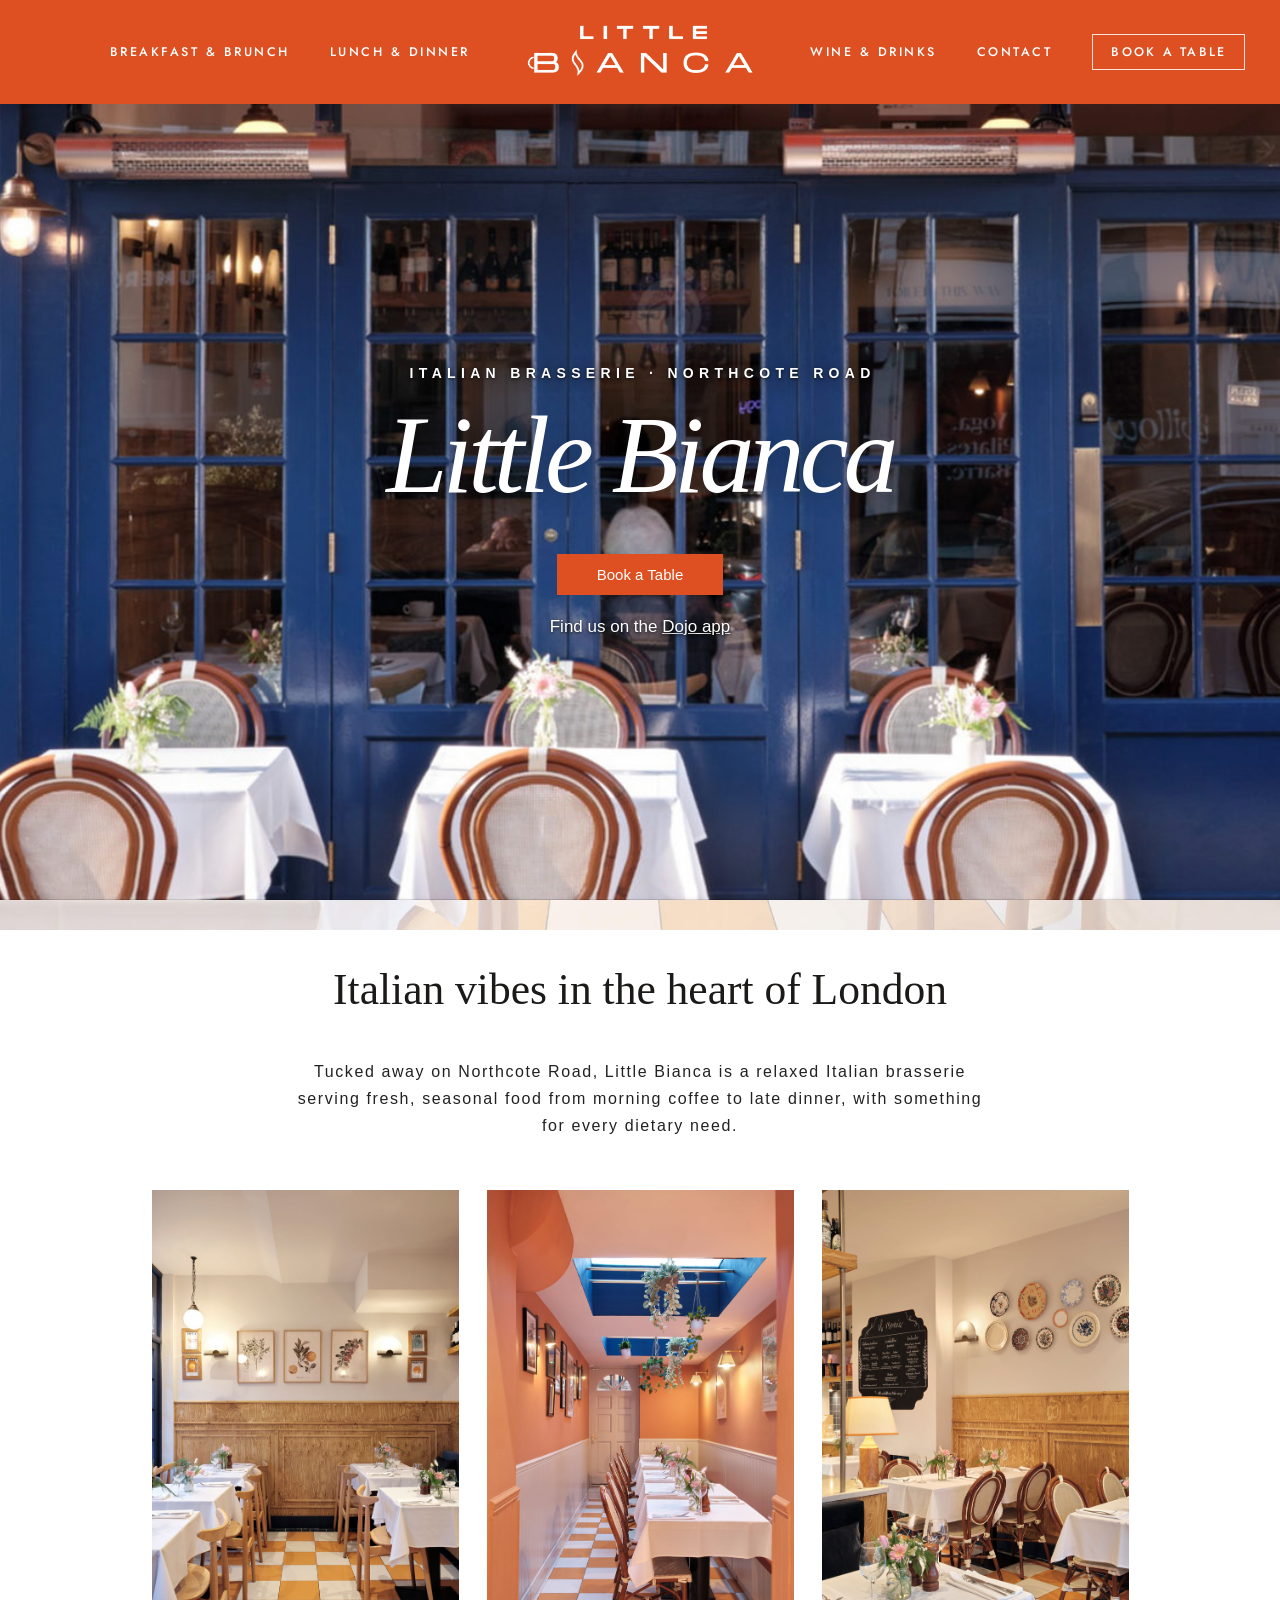
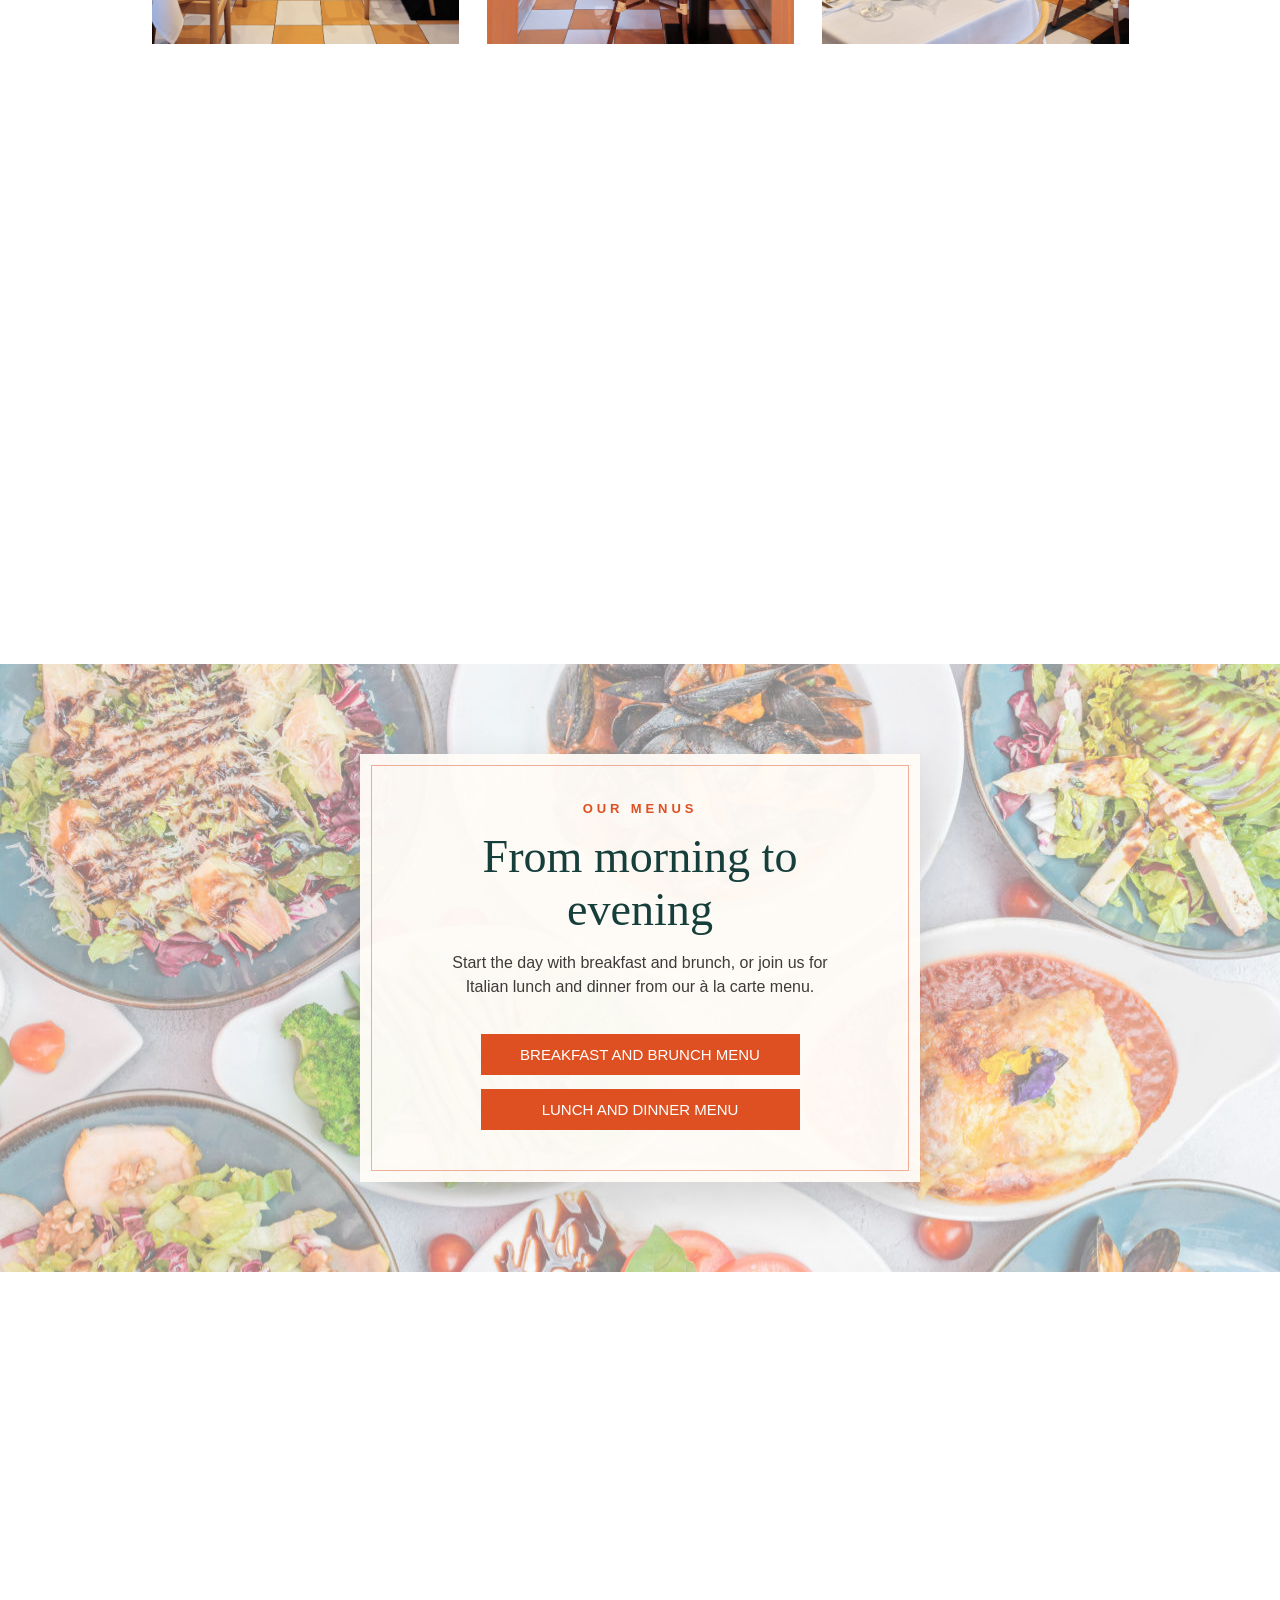
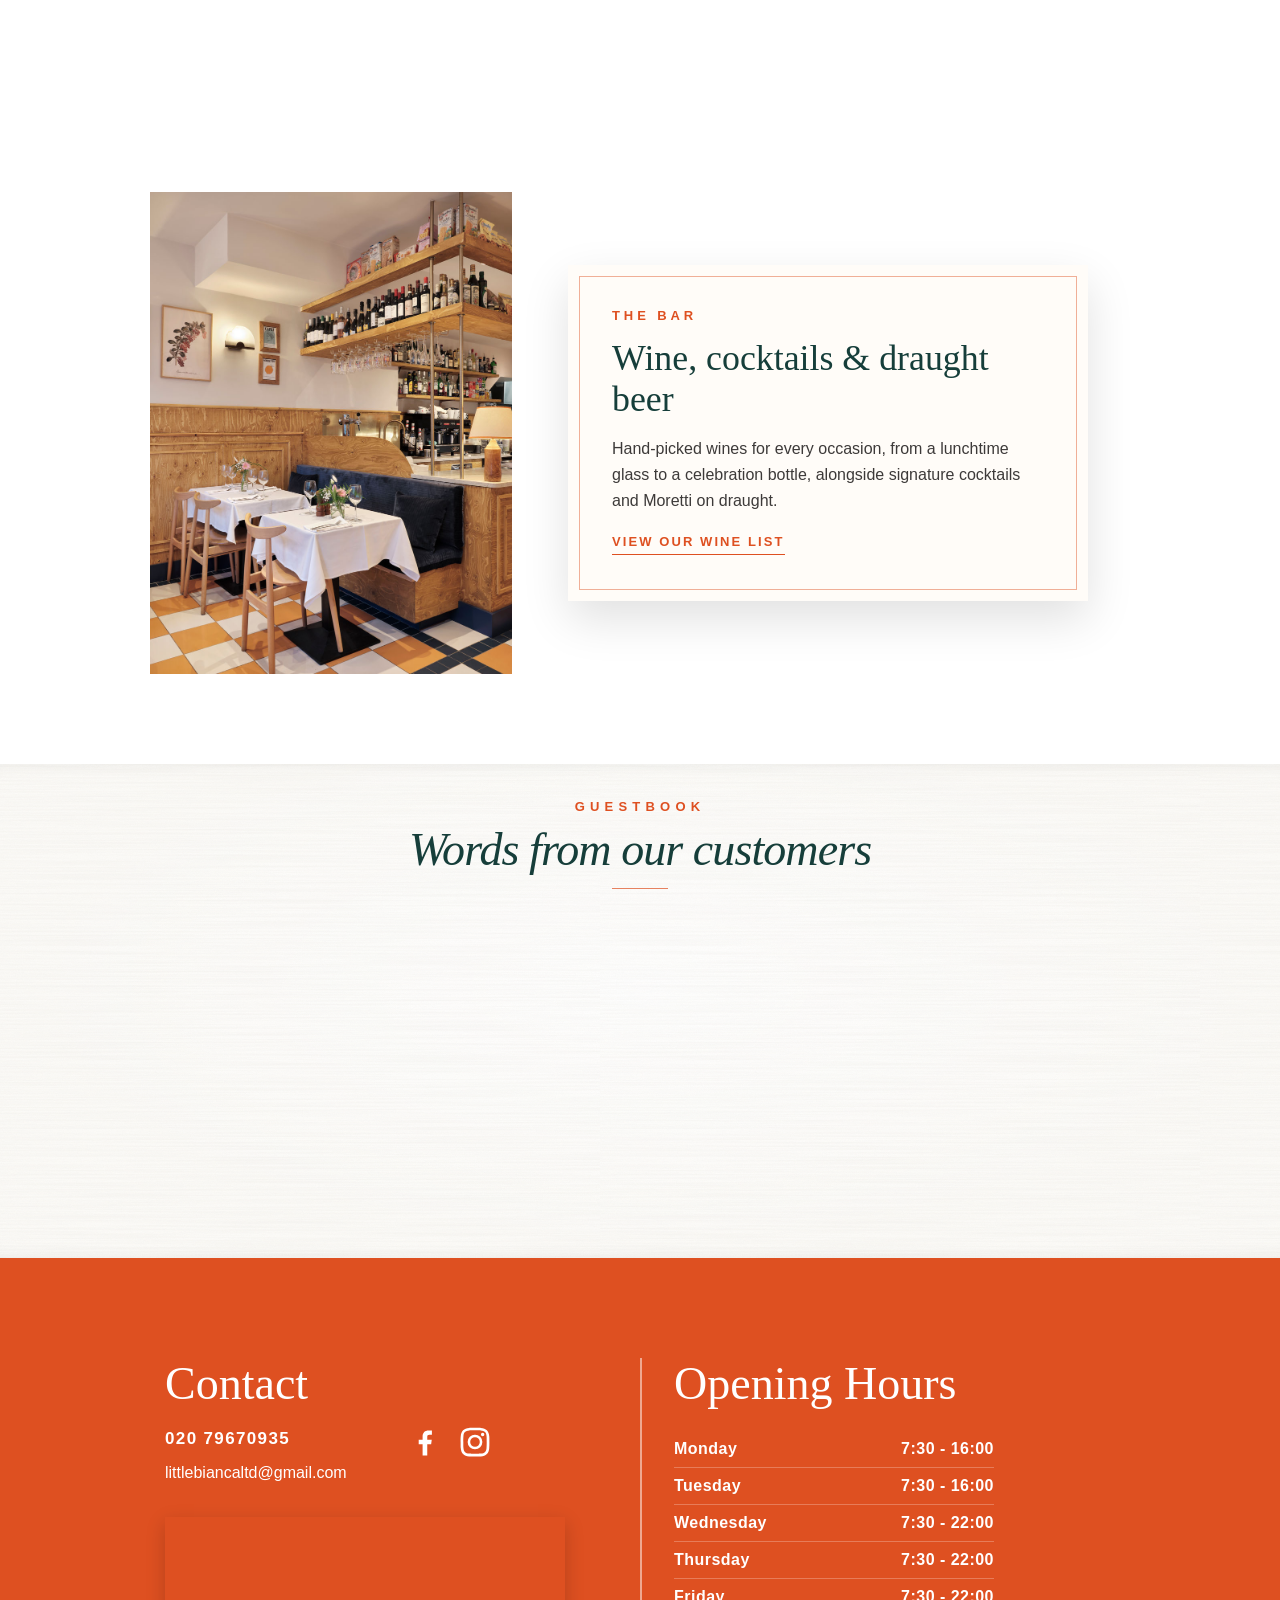
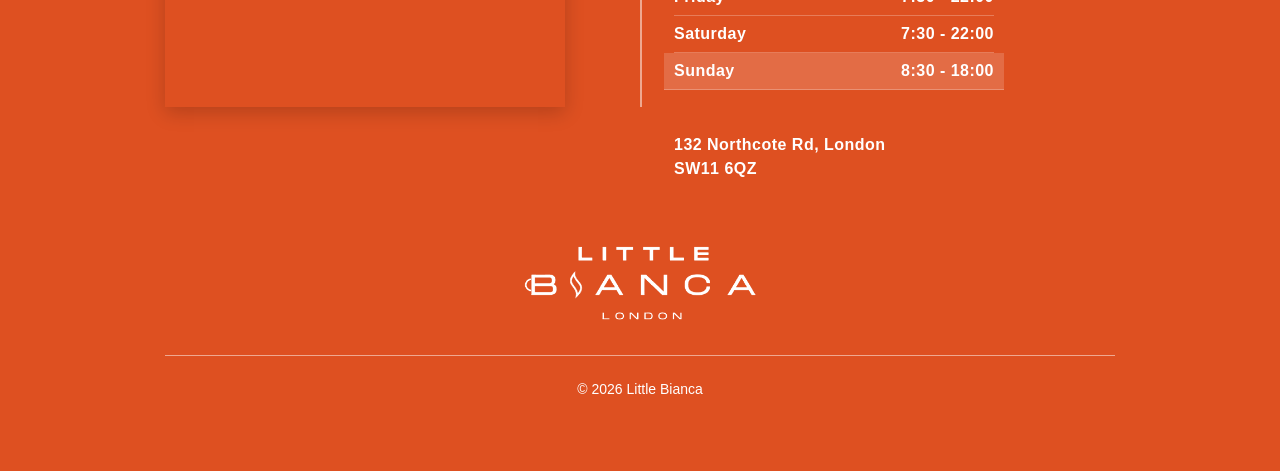
==== commit d3688ac0: "Faster-feeling review widget: preconnect to its servers and reserve its height Co-Authored-By: Claud" ====
--- a/index.html
+++ b/index.html
@@ -14,6 +14,8 @@
 <link rel="icon" type="image/png" sizes="32x32" href="favicon-32.png">
 <link rel="icon" type="image/png" sizes="48x48" href="favicon-48.png">
 <link rel="apple-touch-icon" href="apple-touch-icon.png">
+<link rel="preconnect" href="https://cdn2.revw.me">
+<link rel="preconnect" href="https://app.redrockrep.com.au" crossorigin>
 <link rel="preconnect" href="https://fonts.googleapis.com">
 <link rel="preconnect" href="https://fonts.gstatic.com" crossorigin>
 <link href="https://fonts.googleapis.com/css2?family=Cormorant+Garamond:ital,wght@0,300;1,400&family=Fira+Mono:wght@400;500&family=Jost:wght@400;500&display=swap" rel="stylesheet">
@@ -97,6 +99,24 @@
 !function(){var e,t=document;e=function(){if(window.EMRPixel)return console.info("EMR: Pixel already loaded");var e=t.createElement("script");e.defer=!0,e.src="https://cdn2.revw.me/js/pixel.js?t="+864e5*Math.ceil(new Date/864e5);var n=t.getElementsByTagName("script")[0];n.charset="utf-8",n.parentNode.insertBefore(e,n),e.onload=function(){EMRPixel.init("app.redrockrep.com.au",530)}},"interactive"===t.readyState||"complete"===t.readyState?e():t.addEventListener("DOMContentLoaded",e)}();
 </script><emr-simple-carousel widget-id="917c2cc0-31c4-4634-b88d-f819b3634ae6"></emr-simple-carousel>
 <!-- Review Pixel End -->
+<script>
+/* Restyle the review widget to match the site: it renders inside its own shadow root, so add our styles there (and again if it re-renders). */
+(function () {
+  var css = '\n.title, .subtitle { display: none !important; }\n.top-sliders { padding: 4px 0 8px; }\n.sliders { gap: 22px !important; }\n.slider { width: 300px !important; min-width: 300px !important; min-height: 0 !important; margin: 8px 0 !important; background: #fffdf9 !important; border: 1px solid rgba(51,46,45,.12) !important; border-top: 2px solid #de5021 !important; border-radius: 0 !important; box-shadow: 0 10px 22px -16px rgba(51,46,45,.45) !important; }\n.slider [style*="background"] { background: transparent !important; box-shadow: none !important; }\n.slider-container { box-sizing: border-box !important; background: transparent !important; padding: 24px 26px 22px !important; }\n.slider-container::before { content: "\\201D"; position: absolute; right: 18px; bottom: -34px; font: 400 120px/1 "Cormorant Garamond", Georgia, serif; color: rgba(222,80,33,.12); pointer-events: none; }\n.review-stars { margin-bottom: 10px !important; gap: 1px; }\n.review-stars svg { width: 15px !important; height: 15px !important; }\nstop[style*="249, 195, 32"] { stop-color: #de5021 !important; }\nstop[style*="179, 180, 180"] { stop-color: #e6dfd8 !important; }\n.review-source img { width: 18px !important; height: 18px !important; opacity: .9; }\n.emr-w-simple-list-review-time { font: 500 10.5px/1 Jost, Arial, sans-serif !important; letter-spacing: .18em !important; text-transform: uppercase; color: #8a817c !important; }\n.review-message { position: relative; margin-top: 12px; font: italic 400 18.5px/1.38 "Cormorant Garamond", Georgia, serif !important; color: #332e2d !important; max-height: calc(1.38em * 4) !important; -webkit-line-clamp: 4 !important; }\n.review-author { left: 26px !important; bottom: 18px !important; width: calc(100% - 52px) !important; }\n.review-author-info-wrapper { display: flex; align-items: center; gap: 11px; }\n.review-author-avatar-wrapper { flex: none; margin: 0 !important; line-height: 0; }\n.review-avatar { width: 34px !important; height: 34px !important; border-radius: 50% !important; object-fit: cover; box-shadow: 0 0 0 2px #fffdf9, 0 0 0 3px rgba(222,80,33,.35); }\n.review-author-name-wrapper span { font: 500 11.5px/1.2 Jost, Arial, sans-serif !important; letter-spacing: .14em !important; text-transform: uppercase; color: #332e2d !important; }\n.emr-verified-icon { opacity: .5; transform: scale(.85); }\n.emr-ri-root { display: none !important; }\n.slider-container > div { padding-right: 0 !important; }\n@media (max-width: 760px) {\n  .slider { width: 264px !important; min-width: 264px !important; }\n  .review-message { font-size: 17.5px !important; }\n}\n';
+  function apply(w) {
+    if (w.shadowRoot && !w.shadowRoot.getElementById('lb-review-style')) {
+      var st = document.createElement('style'); st.id = 'lb-review-style'; st.textContent = css; w.shadowRoot.appendChild(st);
+    }
+  }
+  var tries = 0, t = setInterval(function () {
+    var w = document.querySelector('emr-simple-carousel');
+    if (w && w.shadowRoot) {
+      apply(w); clearInterval(t);
+      new MutationObserver(function () { apply(w); }).observe(w.shadowRoot, { childList: true });
+    } else if (++tries > 120) clearInterval(t);
+  }, 250);
+})();
+</script>
     </div>
   </section>
 </main>
@@ -141,14 +161,6 @@
   nav.classList.remove('open');
   toggle.setAttribute('aria-expanded', 'false');
 }));
-const header = document.querySelector('.site-header');
-const onScroll = () => {
-  const y = window.scrollY;
-  if (y > 60) header.classList.add('scrolled');
-  else if (y < 10) header.classList.remove('scrolled');
-};
-window.addEventListener('scroll', onScroll, { passive: true });
-onScroll();
 try {
   const day = ['Sun', 'Mon', 'Tue', 'Wed', 'Thu', 'Fri', 'Sat'].indexOf(
     new Intl.DateTimeFormat('en-GB', { timeZone: 'Europe/London', weekday: 'short' }).format(new Date()));
--- a/styles.css
+++ b/styles.css
@@ -76,7 +76,7 @@
 .reviews .eyebrow { margin: 0 0 12px; font: 700 13px/1 var(--sans); letter-spacing: .4em; text-transform: uppercase; color: var(--orange); }
 .reviews h2 { font: italic 400 clamp(32px, 3.6vw, 46px)/1.1 var(--serif); letter-spacing: -0.02em; color: var(--green); }
 .reviews h2::after { content: ""; display: block; width: 56px; height: 1px; margin: 12px auto 14px; background: var(--orange); opacity: .7; }
-.reviews emr-simple-carousel { display: block; min-height: 100px; text-align: left; } /* the section is centred; review cards should not inherit that */
+.reviews emr-simple-carousel { display: block; min-height: 323px; text-align: left; } /* reserve the loaded height so the section does not jump */ /* the section is centred; review cards should not inherit that */
 
 /* Wine & bar */
 .drinks { --bg: url(img/bg-plates.jpg); background-image: var(--bg); padding: 90px 16px; }
@@ -217,6 +217,9 @@
 .wl-sec h3 + .wl-region { margin-top: 0; }
 .wl .wl-sec + .wl-sec, .wl .lm-pair { margin-top: 46px; }
 .wl .lm-pair > .wl-sec { margin-top: 0; }
+.wl-pairs { display: grid; grid-template-columns: 1fr 1fr; gap: 0 56px; }
+.wl-pairs .wl-region { margin-top: 0; }
+.wl-pairs > div:nth-child(n+3) { margin-top: 10px; }
 .lm-drinks .wl-region { color: #f39a6b; }
 .lm-drinks .wl-dot { color: #f39a6b; }
 .shopfront-strip { --bg: url(img/hero-shopfront.jpg); background-image: var(--bg); height: 180px; background-position: 50% 70%; }
@@ -273,19 +276,6 @@
   .nav-group { gap: 0 14px; }
   .nav a { font-size: 10.5px; letter-spacing: .08em; }
   .nav a.nav-book { padding: 9px 10px 8px; letter-spacing: .08em; }
-}
-
-/* Desktop & tablet: header and logo shrink once you scroll down */
-@media (min-width: 761px) {
-  .site-header .bar, .logo, .logo img { transition: height .3s ease; }
-  .site-header.scrolled .bar { height: 74px; }
-  .site-header.scrolled .logo { height: 40px; }
-  .site-header.scrolled .logo img { height: 53px; }
-}
-@media (min-width: 761px) and (max-width: 1024px) {
-  .site-header.scrolled .bar { height: 66px; }
-  .site-header.scrolled .logo { height: 34px; }
-  .site-header.scrolled .logo img { height: 45px; }
 }
 
 /* Mobile */
@@ -368,6 +358,8 @@
   .wl-table th, .wl-table td { padding: 10px 5px; font-size: 13px; }
   .wl-table td { width: auto; }
   .wl-map-grid { grid-template-columns: 1fr; gap: 20px; }
+  .wl-pairs { grid-template-columns: 1fr; }
+  .wl-pairs > div + div { margin-top: 10px; }
   .wl-map-grid img { max-width: 320px; margin: 0 auto; }
   .shopfront-strip { height: 130px; }
 
@@ -379,6 +371,7 @@
   .contact .map { max-width: none; height: 200px; margin-top: 26px; }
   .reviews { padding: 28px 12px 24px; }
   .reviews .eyebrow { font-size: 12px; letter-spacing: .32em; }
+  .reviews emr-simple-carousel { min-height: 301px; }
   .hours-block { border-left: 0; border-top: 1px solid var(--orange-line); padding: 34px 0 0; text-align: left; }
   .hours-block h2 { margin-bottom: 18px; }
   .hours { max-width: none; }
